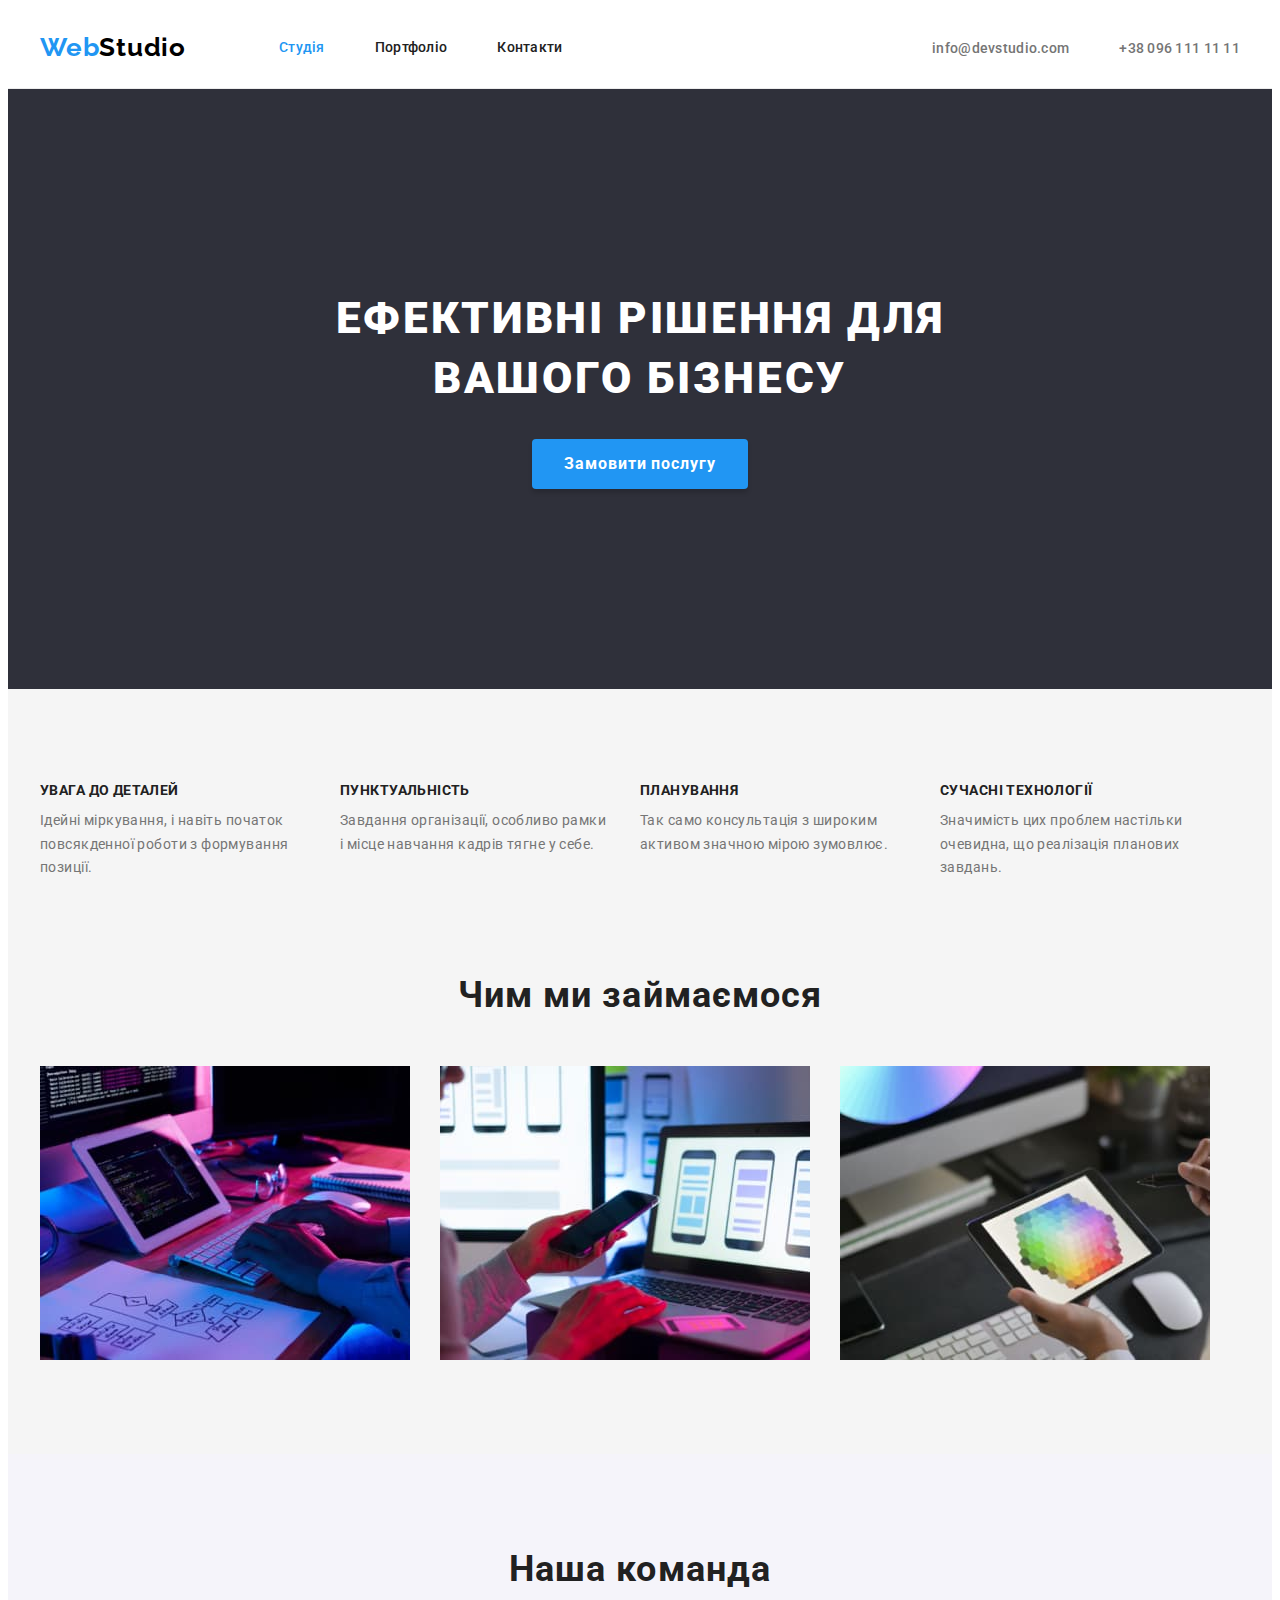
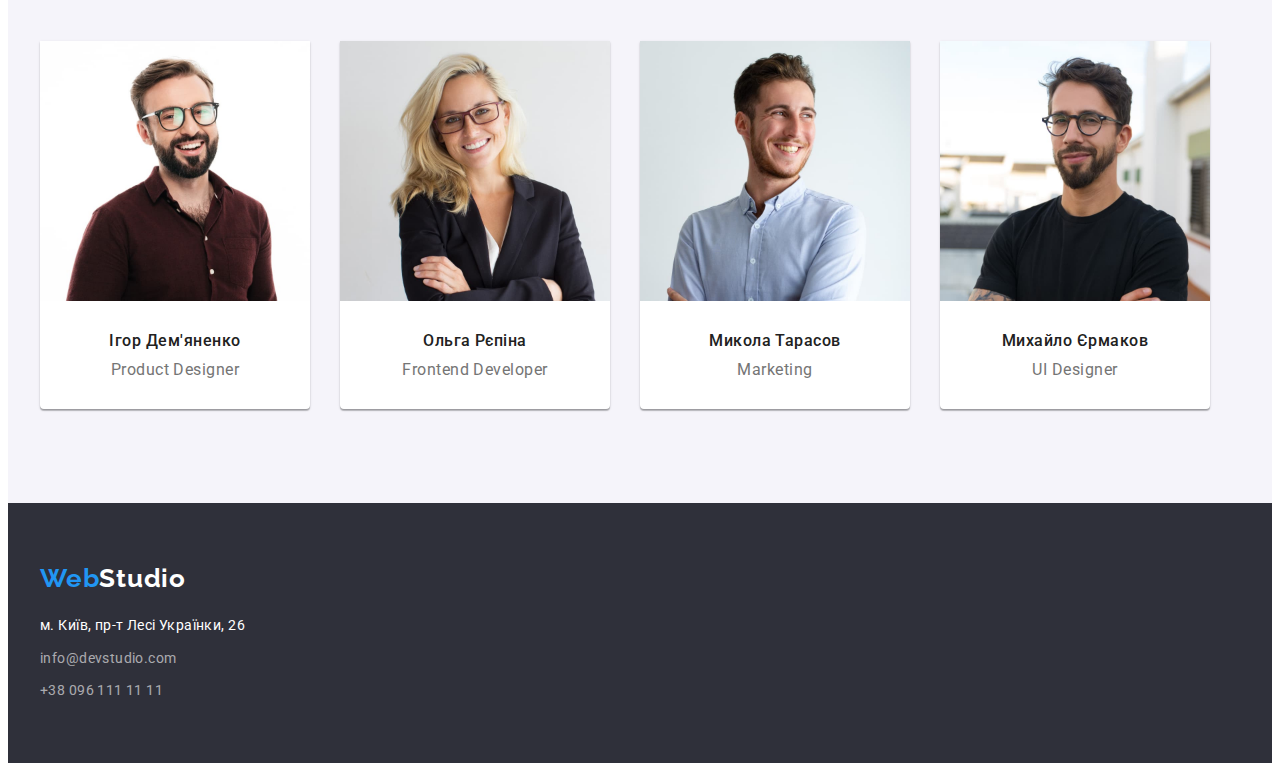
==== index.html @ a1e8a6ac "first commit" ====
<!DOCTYPE html>
<html lang="uk">
  <head>
    <meta charset="UTF-8" />
    <meta http-equiv="X-UA-Compatible" content="IE=edge" />
    <meta name="viewport" content="width=device-width, initial-scale=1.0" />
    <title>WebStudio</title>
    <link rel="preconnect" href="https://fonts.googleapis.com" />
    <link rel="preconnect" href="https://fonts.gstatic.com" crossorigin />
    <link
      href="https://fonts.googleapis.com/css2?family=Raleway:wght@700&family=Roboto:wght@400;500;700;900&display=swap"
      rel="stylesheet"
    />
    <link
      rel="stylesheet"
      href="https://cdnjs.cloudflare.com/ajax/libs/modern-normalize/1.1.0/modern-normalize.min.css"
      integrity="sha512-wpPYUAdjBVSE4KJnH1VR1HeZfpl1ub8YT/NKx4PuQ5NmX2tKuGu6U/JRp5y+Y8XG2tV+wKQpNHVUX03MfMFn9Q=="
      crossorigin="anonymous"
      referrerpolicy="no-referrer"
    />
    <link rel="stylesheet" href="./css/styles.css" />
  </head>
  <body>
    <header class="header">
      <div class="container header-container">
        <nav class="header-nav">
          <a class="header-logo link" href="./index.html"
            ><span class="logo-link">Web</span>Studio</a
          >
          <ul class="header-list list">
            <li class="header-item">
              <a class="header-link link current" href="./index.html">Студія</a>
            </li>
            <li class="header-item">
              <a class="header-link link" href="./portfolio.html">Портфоліо</a>
            </li>
            <li class="header-item"><a class="header-link link" href="#">Контакти</a></li>
          </ul>
        </nav>
        <ul class="header-connect list">
          <li>
            <a class="header-mail link" href="mailto:info@devstudio.com">info@devstudio.com</a>
          </li>
          <li><a class="header-tel link" href="tel:+380961111111">+38 096 111 11 11</a></li>
        </ul>
      </div>
    </header>
    <main>
      <section class="section-hero">
        <div class="container">
          <h1 class="hero-title">
            Ефективні рішення для <br />
            вашого бізнесу
          </h1>
          <button class="hero-button" type="button">Замовити послугу</button>
        </div>
      </section>
      <section class="section-advances">
        <div class="container advances-container">
          <h2 class="advances-title visually-hidden">Наші переваги</h2>
          <ul class="advances-list list">
            <li class="advances-item">
              <h3 class="advances-post-title">Увага до деталей</h3>
              <p class="advances-paragraph">
                Ідейні міркування, і навіть початок повсякденної роботи з формування позиції.
              </p>
            </li>
            <li class="advances-item">
              <h3 class="advances-post-title">Пунктуальність</h3>
              <p class="advances-paragraph">
                Завдання організації, особливо рамки і місце навчання кадрів тягне у себе.
              </p>
            </li>
            <li class="advances-item">
              <h3 class="advances-post-title">Планування</h3>
              <p class="advances-paragraph">
                Так само консультація з широким активом значною мірою зумовлює.
              </p>
            </li>
            <li class="advances-item">
              <h3 class="advances-post-title">Сучасні технології</h3>
              <p class="advances-paragraph">
                Значимість цих проблем настільки очевидна, що реалізація планових завдань.
              </p>
            </li>
          </ul>
        </div>
      </section>
      <section class="section-work">
        <div class="container">
          <h2 class="work-title">Чим ми займаємося</h2>
          <ul class="work-list list">
            <li class="work-link">
              <img src="./images/desktop.jpg" alt="Програміст за робочим столом" width="370" />
            </li>
            <li class="work-link">
              <img
                src="./images/smartphone.jpg"
                alt="Дизайнер розробляє інтерфейс для смартфона"
                width="370"
              />
            </li>
            <li class="work-link">
              <img
                src="./images/tablet.jpg"
                alt="Художник вибирає колір в селекторі на графічному планшеті"
                width="370"
              />
            </li>
          </ul>
        </div>
      </section>
      <section class="section-team">
        <div class="container team-container">
          <h2 class="team-title">Наша команда</h2>
          <ul class="team-list list">
            <li class="team-link">
              <img src="./images/team1.jpg" alt="Ігор Дем'яненко" width="270" />
              <div class="officer">
                <h3 class="team-post-title">Ігор Дем'яненко</h3>
                <p class="team-paragraph">Product Designer</p>
              </div>
            </li>
            <li class="team-link">
              <img src="./images/team2.jpg" alt="Ольга Рєпіна" width="270" />
              <div class="officer">
                <h3 class="team-post-title">Ольга Рєпіна</h3>
                <p class="team-paragraph">Frontend Developer</p>
              </div>
            </li>
            <li class="team-link">
              <img src="./images/team3.jpg" alt="Микола Тарасов" width="270" />
              <div class="officer">
                <h3 class="team-post-title">Микола Тарасов</h3>
                <p class="team-paragraph">Marketing</p>
              </div>
            </li>
            <li class="team-link">
              <img src="./images/team4.jpg" alt="Михайло Єрмаков" width="270" />
              <div class="officer">
                <h3 class="team-post-title">Михайло Єрмаков</h3>
                <p class="team-paragraph">UI Designer</p>
              </div>
            </li>
          </ul>
        </div>
      </section>
    </main>
    <footer class="footer">
      <div class="container">
        <a class="footer-logo link" href="./index.html"><span class="logo-link">Web</span>Studio</a>
        <address class="address">
          <ul class="footer-list list">
            <li class="footer-item">
              <a
                class="footer-map link"
                href="https://goo.gl/maps/CPtrU1FHBa2aNyZL9"
                target="_blank"
                rel="noopener noreferrer nofollow"
                >м. Київ, пр-т Лесі Українки, 26</a
              >
            </li>
            <li class="footer-item">
              <a class="footer-mail link" href="mailto:info@devstudio.com">info@devstudio.com</a>
            </li>
            <li class="footer-item">
              <a class="footer-tel link" href="tel:+380961111111">+38 096 111 11 11</a>
            </li>
          </ul>
        </address>
      </div>
    </footer>
  </body>
</html>
---- css/styles.css ----
:root {
    --brand-color: #212121;
    --accent-color: #2196F3;
    --accent-text-color: #FFFFFF;
    --paragraph-color: #757575;
}

p,
h1,
h2,
h3,
h4,
h5,
h6 {
    margin: 0;
}

ul,
ol {
    margin: 0;
    padding-left: 0;
}

button {
    cursor: pointer;
}

address {
    font-style: normal;
}

img {
    display: block;
    max-width: 100%;
    height: auto;
}

body {
    font-family: roboto, sans-serif;
    color:var(--brand-color);
}

.container {
    width: 1200px;
    padding-left: 15px;
    padding-right: 15px;
    margin: 0 auto;
    /* outline: 2px solid tomato; */
}

.list {
    list-style: none;
}

.link {
    text-decoration: none;
}

section {
    padding-top: 94px;
    padding-bottom: 94px;
}

/* ----------HEADER---------- */

.header {
    background-color: var(--accent-text-color);
    border-bottom: 1px solid #ECECEC
}

.header-nav {
    display: flex;
    align-items: center;
}

.header-container{
    display: flex;
    align-items: center;
}

.header-logo {
    padding-top: 24px;   
    padding-bottom: 25px;   
    font-family: 'Raleway';
    font-weight: 700;
    font-size: 26px;
    line-height: 1.19;
    letter-spacing: 0.03em;
    color: #000000;
}

.logo-link {
    color: var(--accent-color);
}

.header-list {
    display: flex;
    gap: 50px;
    margin-left: 93px;
}

.header-list :hover, .header-list :focus {
    color: var(--accent-color);
}

.header-list .current {
    color: var(--accent-color);
}

.header-list .link{
    display: block;
    padding-top: 32px;
    padding-bottom: 32px;

}

.header-link {
    font-weight: 500;
    font-size: 14px;
    line-height: 1.14;
    letter-spacing: 0.02em;
    color: var(--brand-color);
}

.header-connect :hover, .header-connect :focus {
    color: var(--accent-color);
}

.header-connect {
    display: flex;
    gap: 50px;
    margin-left: auto;
}

.header-mail {
    display: inline-block;
    font-weight: 500;
    font-size: 14px;
    line-height: 1.14;
    letter-spacing: 0.02em;
    color: var(--paragraph-color);
}

.header-tel {
    display: inline-block;
    font-weight: 500;
    font-size: 14px;
    line-height: 1.14;
    letter-spacing: 0.02em;
    color: var(--paragraph-color);
}

/* ----------HEADER---------- */

/* ----------HERO------------ */

.section-hero {
    background: #2F303A;
    color: var(--accent-text-color);
    text-align: center;
    padding: 200px 0px;
}   

.hero-title {
    margin-bottom: 30px;
    font-weight: 900;
    font-size: 44px;
    line-height: 1.36;
    letter-spacing: 0.06em;
    text-transform: uppercase;
}

.hero-button {
    padding: 10px 32px;
    min-width: 216px;
    height: 50px;
    border-radius: 4px;
    font-family: inherit;
    font-style: normal;
    font-weight: 700;
    font-size: 16px;
    line-height: 1.88;
    border: 0px;
    letter-spacing: 0.06em;
    color: var(--accent-text-color);
    background-color: var(--accent-color);
    box-shadow: 0px 4px 4px rgba(0, 0, 0, 0.15);
    
}

/* ----------HERO------------ */

/* ----------ПЕРЕВАГИ------------ */

.visually-hidden {
    position: absolute;
    white-space: nowrap;
    width: 1px;
    height: 1px;
    overflow: hidden;
    border: 0;
    padding: 0;
    clip: rect(0 0 0 0);
    clip-path: inset(50%);
    margin: -1px;
}

.section-advances {
    background: #F5F5F5;
    padding-bottom: 0px;
}

.advances-list{
    display: flex;
    align-items: flex-start;
    gap: 30px;
}

.advances-item {
    width: 270px;
}

.advances-post-title {
    font-weight: 700;
    font-size: 14px;
    line-height: 1.14;
    letter-spacing: 0.03em;
    text-transform: uppercase;
    color: var(--brand-color);
}

.advances-paragraph {
    margin-top: 10px;
    font-size: 14px;
    line-height: 1.71;
    letter-spacing: 0.03em;
    color: var(--paragraph-color);
}

/* ----------ПЕРЕВАГИ------------ */

/* ----------ЩО РОБИМО------------ */

.section-work {
    background: #F5F5F5;
}

.work-title {
    margin-bottom: 50px;
    font-weight: 700;
    font-size: 36px;
    line-height: 1.17;
    text-align: center;
    letter-spacing: 0.03em;
}

.work-list {
    display: flex;
    flex-wrap: wrap;
}

.work-link {
    margin-right: 30px;
    width: 370px;
}

.work-link:nth-child(3n){
    margin-right: 0;
}


/* ----------ЩО РОБИМО------------ */

/* ----------КОМАНДА-------------- */

.section-team {
    background: #F5F4FA

}

.team-list {
    display: flex;
    flex-wrap: wrap;
}

.team-link {
    margin-right: 30px;
    width: 270px;
    background-color: var(--accent-text-color);
    box-shadow: 0px 1px 3px rgba(0, 0, 0, 0.12), 0px 1px 1px rgba(0, 0, 0, 0.14), 0px 2px 1px rgba(0, 0, 0, 0.2);
    border-radius: 0px 0px 4px 4px;
}

.team-link:nth-child(4n){
    margin-right: 0;
}


.team-title {
    margin-bottom: 50px;
    font-weight: 700;
    font-size: 36px;
    line-height: 1.17;
    text-align: center;
    letter-spacing: 0.03em;
}

.officer {
    padding-top: 30px;
    padding-bottom: 30px;
}

.team-post-title {
    margin-bottom: 10px;
    font-weight: 500;
    font-size: 16px;
    line-height: 1.19;
    text-align: center;
    letter-spacing: 0.03em;
}

.team-paragraph {
    font-size: 16px;
    line-height: 1.19;
    text-align: center;
    letter-spacing: 0.03em;
    color: var(--paragraph-color);
}

/* ----------КОМАНДА-------------- */

/* ----------FOOTER-------------- */

.footer {
    background: #2F303A;
    padding-top: 60px;
    padding-bottom: 60px;
}

.footer-list :hover,
.footer-list :focus {
    color: var(--accent-color)
}

.footer-list {
    margin-top: 20px;
    gap: 10px;
}

.footer-item {
    margin-bottom: 9px;
}

.footer-item:last-child{
    margin-bottom: 0px;
}

.footer-logo {
    font-family: 'Raleway';
    font-style: normal;
    font-weight: 700;
    font-size: 26px;
    line-height: 1.19;
    letter-spacing: 0.03em;
    color: var(--accent-text-color);
}

.footer-map {
    font-size: 14px;
    line-height: 1.71;
    letter-spacing: 0.03em;
    color: var(--accent-text-color);
}

.footer-mail {
    font-size: 14px;
    line-height: 1.71;
    letter-spacing: 0.03em;
    color: rgba(255, 255, 255, 0.6);
}

.footer-tel {
    font-size: 14px;
    line-height: 1.71;
    letter-spacing: 0.03em;
    color: rgba(255, 255, 255, 0.6);
}

/* ----------FOOTER-------------- */

/* ----------ФІЛЬТРИ-------------- */

.button-item :hover,
.button-item :focus {
    color: var(--accent-text-color);
    background: var(--accent-color);
}

.button-list{
    display: flex;
    gap: 8px;
    margin-bottom: 50px;
    justify-content: center;
}

.button-link {
    padding: 6px 22px;
    border: 0px;
    border-radius: 4px;
    font-family: inherit;
    font-weight: 500;
    font-size: 16px;
    line-height: 1.62;
    text-align: center;
    letter-spacing: 0.03em;
    color: var(--brand-color);
    background-color: #F5F4FA;
}

/* ----------ФІЛЬТРИ-------------- */

/* ----------ПРОЄКТИ-------------- */

.section-project{
    background: var(--accent-text-color);
}
.project-list {
    display: flex;
    flex-wrap: wrap;
}

.project-item{
    margin-right: 30px;
    margin-bottom: 30px;
    width: 370px;
    background: #FFFFFF;
}

.project-item:nth-child(3n){
    margin-right: 0;
}

.project-item:nth-last-child(-n+3){
    margin-bottom: 0px;
}

.design{
    border: 1px solid #EEEEEE;
    padding: 20px 24px;
}

.project-link {
    font-weight: 700;
    font-size: 18px;
    line-height: 2;
    letter-spacing: 0.06em;
    color: var(--brand-color);
}

.project-paragraph {
    font-size: 16px;
    line-height: 1.88;
    letter-spacing: 0.03em;
    color: var(--paragraph-color);
}

/* ----------ПРОЄКТИ-------------- */
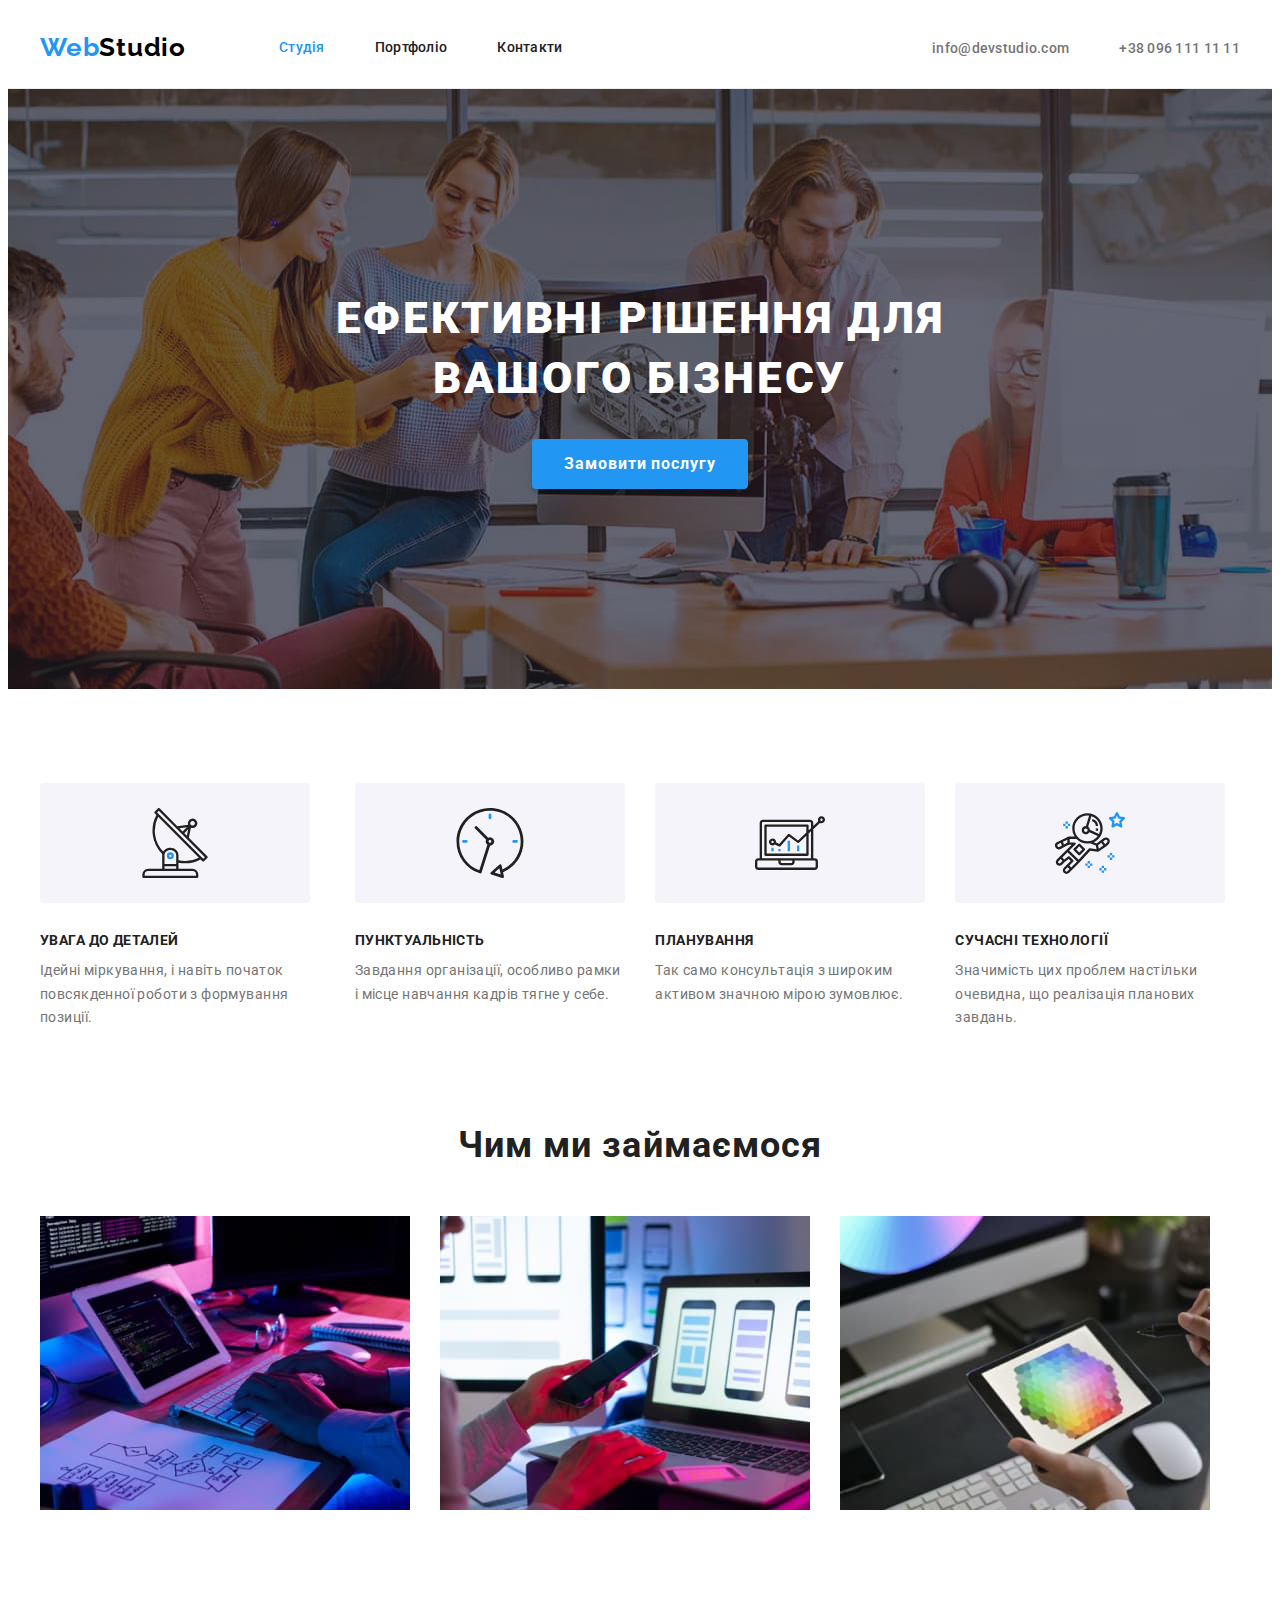
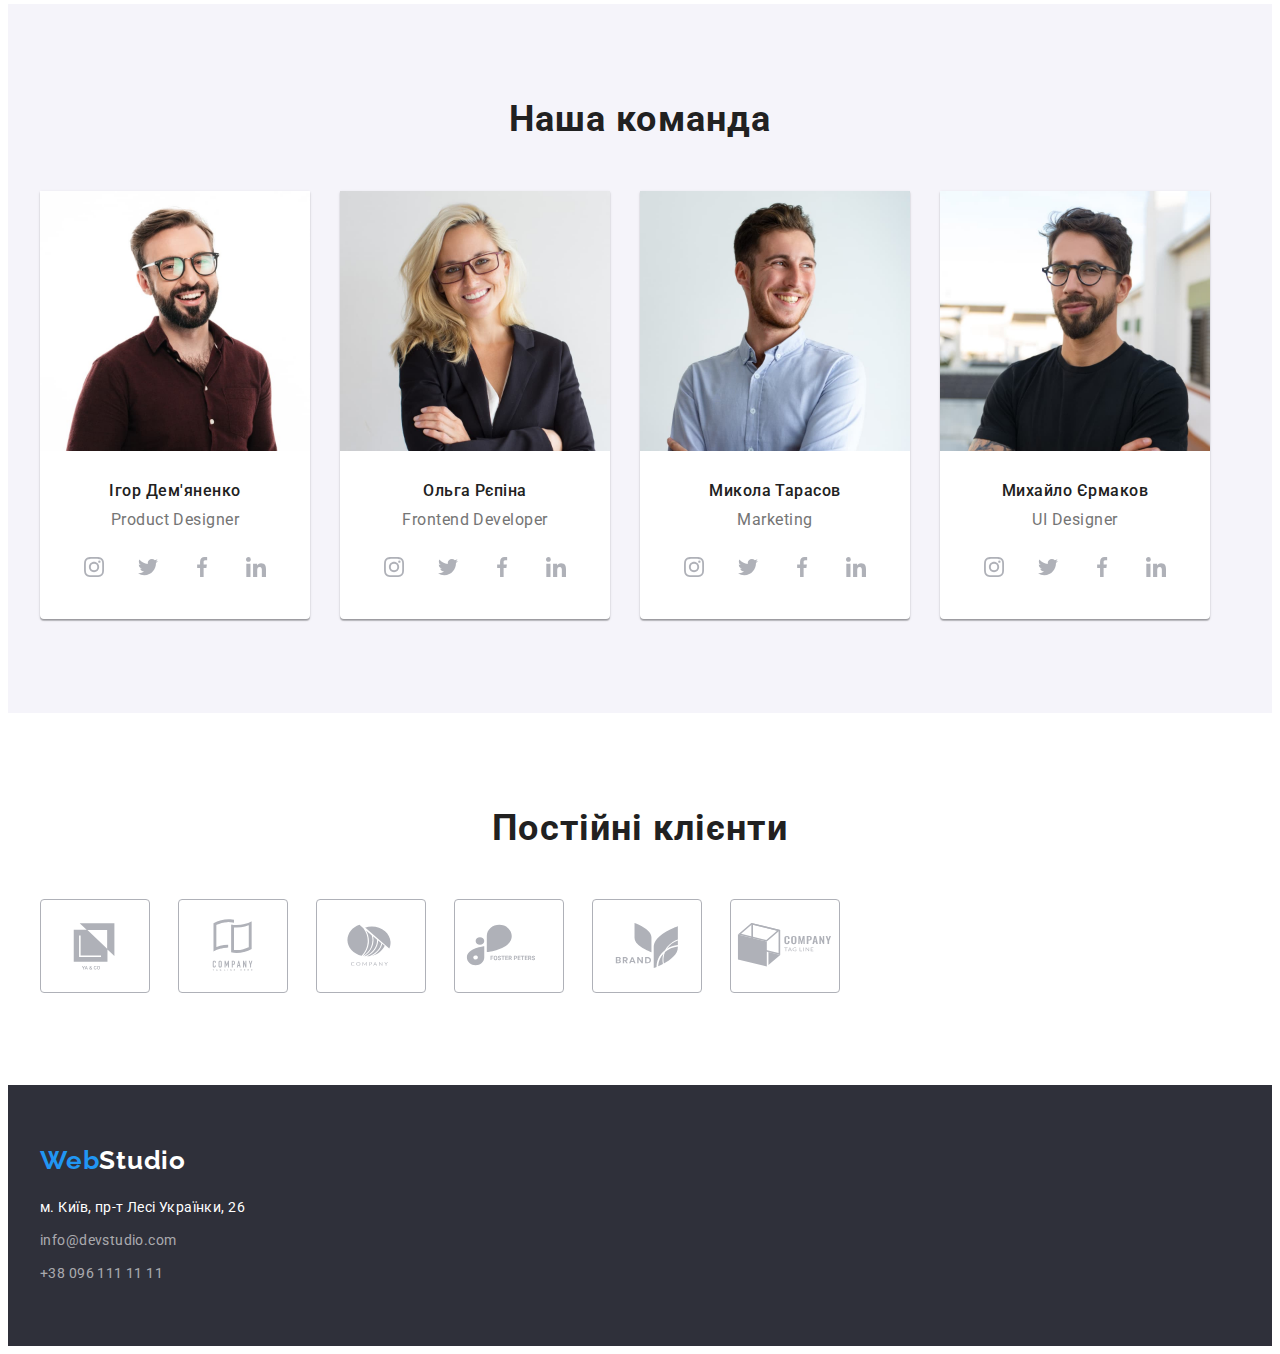
==== commit e7bd0738: "second commit" ====
--- a/index.html
+++ b/index.html
@@ -60,24 +60,44 @@
           <h2 class="advances-title visually-hidden">Наші переваги</h2>
           <ul class="advances-list list">
             <li class="advances-item">
+              <div class="advances-item-icon">
+                <svg class="advances-icon" width="70" height="70">
+                  <use href="./images/icons.svg#icon-antenna"></use>
+                </svg>
+              </div>
               <h3 class="advances-post-title">Увага до деталей</h3>
               <p class="advances-paragraph">
                 Ідейні міркування, і навіть початок повсякденної роботи з формування позиції.
               </p>
             </li>
             <li class="advances-item">
+              <div class="advances-item-icon">
+                <svg class="advances-icon" width="70" height="70">
+                  <use href="./images/icons.svg#icon-clock"></use>
+                </svg>
+              </div>
               <h3 class="advances-post-title">Пунктуальність</h3>
               <p class="advances-paragraph">
                 Завдання організації, особливо рамки і місце навчання кадрів тягне у себе.
               </p>
             </li>
             <li class="advances-item">
+              <div class="advances-item-icon">
+                <svg class="advances-icon" width="70" height="70">
+                  <use href="./images/icons.svg#icon-diagram"></use>
+                </svg>
+              </div>
               <h3 class="advances-post-title">Планування</h3>
               <p class="advances-paragraph">
                 Так само консультація з широким активом значною мірою зумовлює.
               </p>
             </li>
             <li class="advances-item">
+              <div class="advances-item-icon">
+                <svg class="advances-icon" width="70" height="70">
+                  <use href="./images/icons.svg#icon-astronaut"></use>
+                </svg>
+              </div>
               <h3 class="advances-post-title">Сучасні технології</h3>
               <p class="advances-paragraph">
                 Значимість цих проблем настільки очевидна, що реалізація планових завдань.
@@ -119,6 +139,33 @@
               <div class="officer">
                 <h3 class="team-post-title">Ігор Дем'яненко</h3>
                 <p class="team-paragraph">Product Designer</p>
+                <ul class="team-soc-list list">
+                  <li class="team-soc-item">
+                    <a href="" class="team-soc-link link">
+                      <svg class="team-soc-icon" width="20" height="20">
+                        <use href="./images/icons.svg#icon-instagram"></use>
+                      </svg>
+                    </a>
+                  </li>
+                  <li class="team-soc-item">
+                    <a href="" class="team-soc-link link"
+                      ><svg class="team-soc-icon" width="20" height="20">
+                        <use href="./images/icons.svg#icon-twitter"></use></svg
+                    ></a>
+                  </li>
+                  <li class="team-soc-item">
+                    <a href="" class="team-soc-link link"
+                      ><svg class="team-soc-icon" width="20" height="20">
+                        <use href="./images/icons.svg#icon-facebook"></use></svg
+                    ></a>
+                  </li>
+                  <li class="team-soc-item">
+                    <a href="" class="team-soc-link link"
+                      ><svg class="team-soc-icon" width="20" height="20">
+                        <use href="./images/icons.svg#icon-linkedin"></use></svg
+                    ></a>
+                  </li>
+                </ul>
               </div>
             </li>
             <li class="team-link">
@@ -126,6 +173,32 @@
               <div class="officer">
                 <h3 class="team-post-title">Ольга Рєпіна</h3>
                 <p class="team-paragraph">Frontend Developer</p>
+                <ul class="team-soc-list list">
+                  <li class="team-soc-item">
+                    <a href="" class="team-soc-link link"
+                      ><svg class="team-soc-icon" width="20" height="20">
+                        <use href="./images/icons.svg#icon-instagram"></use></svg
+                    ></a>
+                  </li>
+                  <li class="team-soc-item">
+                    <a href="" class="team-soc-link link"
+                      ><svg class="team-soc-icon" width="20" height="20">
+                        <use href="./images/icons.svg#icon-twitter"></use></svg
+                    ></a>
+                  </li>
+                  <li class="team-soc-item">
+                    <a href="" class="team-soc-link link"
+                      ><svg class="team-soc-icon" width="20" height="20">
+                        <use href="./images/icons.svg#icon-facebook"></use></svg
+                    ></a>
+                  </li>
+                  <li class="team-soc-item">
+                    <a href="" class="team-soc-link link"
+                      ><svg class="team-soc-icon" width="20" height="20">
+                        <use href="./images/icons.svg#icon-linkedin"></use></svg
+                    ></a>
+                  </li>
+                </ul>
               </div>
             </li>
             <li class="team-link">
@@ -133,6 +206,32 @@
               <div class="officer">
                 <h3 class="team-post-title">Микола Тарасов</h3>
                 <p class="team-paragraph">Marketing</p>
+                <ul class="team-soc-list list">
+                  <li class="team-soc-item">
+                    <a href="" class="team-soc-link link"
+                      ><svg class="team-soc-icon" width="20" height="20">
+                        <use href="./images/icons.svg#icon-instagram"></use></svg
+                    ></a>
+                  </li>
+                  <li class="team-soc-item">
+                    <a href="" class="team-soc-link link"
+                      ><svg class="team-soc-icon" width="20" height="20">
+                        <use href="./images/icons.svg#icon-twitter"></use></svg
+                    ></a>
+                  </li>
+                  <li class="team-soc-item">
+                    <a href="" class="team-soc-link link"
+                      ><svg class="team-soc-icon" width="20" height="20">
+                        <use href="./images/icons.svg#icon-facebook"></use></svg
+                    ></a>
+                  </li>
+                  <li class="team-soc-item">
+                    <a href="" class="team-soc-link link"
+                      ><svg class="team-soc-icon" width="20" height="20">
+                        <use href="./images/icons.svg#icon-linkedin"></use></svg
+                    ></a>
+                  </li>
+                </ul>
               </div>
             </li>
             <li class="team-link">
@@ -140,7 +239,76 @@
               <div class="officer">
                 <h3 class="team-post-title">Михайло Єрмаков</h3>
                 <p class="team-paragraph">UI Designer</p>
-              </div>
+                <ul class="team-soc-list list">
+                  <li class="team-soc-item">
+                    <a href="" class="team-soc-link link"
+                      ><svg class="team-soc-icon" width="20" height="20">
+                        <use href="./images/icons.svg#icon-instagram"></use></svg
+                    ></a>
+                  </li>
+                  <li class="team-soc-item">
+                    <a href="" class="team-soc-link link"
+                      ><svg class="team-soc-icon" width="20" height="20">
+                        <use href="./images/icons.svg#icon-twitter"></use></svg
+                    ></a>
+                  </li>
+                  <li class="team-soc-item">
+                    <a href="" class="team-soc-link link"
+                      ><svg class="team-soc-icon" width="20" height="20">
+                        <use href="./images/icons.svg#icon-facebook"></use></svg
+                    ></a>
+                  </li>
+                  <li class="team-soc-item">
+                    <a href="" class="team-soc-link link"
+                      ><svg class="team-soc-icon" width="20" height="20">
+                        <use href="./images/icons.svg#icon-linkedin"></use></svg
+                    ></a>
+                  </li>
+                </ul>
+              </div>
+            </li>
+          </ul>
+        </div>
+      </section>
+      <section class="section-clients">
+        <div class="container">
+          <h2 class="clients-title">Постійні клієнти</h2>
+          <ul class="clients-list list">
+            <li class="clients-item">
+              <a href="" class="clients-link link"
+                ><svg class="clients-icon" width="106" height="60">
+                  <use href="./images/icons.svg#icon-client1"></use></svg
+              ></a>
+            </li>
+            <li class="clients-item">
+              <a href="" class="clients-link link"
+                ><svg class="clients-icon" width="106" height="60">
+                  <use href="./images/icons.svg#icon-client2"></use></svg
+              ></a>
+            </li>
+            <li class="clients-item">
+              <a href="" class="clients-link link"
+                ><svg class="clients-icon" width="106" height="60">
+                  <use href="./images/icons.svg#icon-client3"></use></svg
+              ></a>
+            </li>
+            <li class="clients-item">
+              <a href="" class="clients-link link"
+                ><svg class="clients-icon" width="106" height="60">
+                  <use href="./images/icons.svg#icon-client4"></use></svg
+              ></a>
+            </li>
+            <li class="clients-item">
+              <a href="" class="clients-link link"
+                ><svg class="clients-icon" width="106" height="60">
+                  <use href="./images/icons.svg#icon-client5"></use></svg
+              ></a>
+            </li>
+            <li class="clients-item">
+              <a href="" class="clients-link link"
+                ><svg class="clients-icon" width="106" height="60">
+                  <use href="./images/icons.svg#icon-client6"></use></svg
+              ></a>
             </li>
           </ul>
         </div>
--- a/css/styles.css
+++ b/css/styles.css
@@ -151,12 +151,21 @@
     color: var(--paragraph-color);
 }
 
+.header-tel::before {
+    content: "";
+    background-image: url(../images/icons.svg#icon-phone);
+}
+
 /* ----------HEADER---------- */
 
 /* ----------HERO------------ */
 
 .section-hero {
-    background: #2F303A;
+    background-color: #2F303A;
+    background-image:linear-gradient(rgba(47, 48, 58, 0.4),rgba(47, 48, 58, 0.4)), url(../images/hero.jpg);
+    background-repeat: no-repeat;
+    background-position:center;
+    background-size: cover;
     color: var(--accent-text-color);
     text-align: center;
     padding: 200px 0px;
@@ -207,7 +216,7 @@
 }
 
 .section-advances {
-    background: #F5F5F5;
+    background: var(--accent-text-color);
     padding-bottom: 0px;
 }
 
@@ -217,8 +226,14 @@
     gap: 30px;
 }
 
-.advances-item {
+.advances-item-icon {
+    height: 120px;
     width: 270px;
+    background-color: #F5F4FA;
+    border-radius: 4px;
+    display: flex;
+    align-items: center;
+    justify-content: center;
 }
 
 .advances-post-title {
@@ -228,6 +243,7 @@
     letter-spacing: 0.03em;
     text-transform: uppercase;
     color: var(--brand-color);
+    margin-top: 30px;
 }
 
 .advances-paragraph {
@@ -243,7 +259,7 @@
 /* ----------ЩО РОБИМО------------ */
 
 .section-work {
-    background: #F5F5F5;
+    background: var(--accent-text-color);
 }
 
 .work-title {
@@ -326,9 +342,107 @@
     text-align: center;
     letter-spacing: 0.03em;
     color: var(--paragraph-color);
-}
+    margin-bottom: 16px;
+}
+
+.team-soc-list {
+    display: flex;
+    justify-content: center;
+    gap: 10px;
+}
+
+.team-soc-item {
+    width: 44px;
+    height: 44px;
+}
+
+.team-soc-link {
+    width: 100%;
+    height: 100%;
+    color: var(--accent-text-color);
+    border-radius: 50%;
+    display: flex;
+    align-items: center;
+    justify-content: center;
+}
+
+.team-soc-icon {
+    fill: #AFB1B8;
+}
+
+
+
+.team-soc-link:hover,
+.team-soc-link:focus {
+    background-color: var(--accent-color);
+}
+
+.team-soc-link:hover .team-soc-icon {
+    fill: var(--accent-text-color);
+}
+
+.team-soc-link:focus .team-soc-icon {
+    fill: var(--accent-text-color);
+}
+
 
 /* ----------КОМАНДА-------------- */
+
+/* --------ПОСТІЙНІ КЛІЄНТИ-------- */
+
+.section-clients {
+    background-color: var(--accent-text-color);
+}
+
+.clients-title {
+    margin-bottom: 50px;
+    font-weight: 700;
+    font-size: 36px;
+    line-height: 1.17;
+    text-align: center;
+    letter-spacing: 0.03em;
+}
+
+.clients-list {
+    display: flex;
+    gap: 30px;
+}
+
+
+.clients-item {
+    width: calc((100%-150px)/6);
+    height: 92px;
+}
+
+.clients-link {
+    height: 100%;
+    width: 100%;
+    border: 1px solid #AFB1B8;
+    border-radius: 4px;
+    display: flex;
+    align-items: center;
+    justify-content: center;
+}
+
+.clients-icon {
+    fill: #AFB1B8;
+}
+
+.clients-link:hover,
+.clients-link:focus {
+    border-color: var(--accent-color);
+}
+
+.clients-link:hover .clients-icon {
+    fill: var(--accent-color);
+}
+
+.clients-link:focus .clients-icon {
+    fill: var(--accent-color);
+}
+
+
+/* --------ПОСТІЙНІ КЛІЄНТИ-------- */
 
 /* ----------FOOTER-------------- */
 
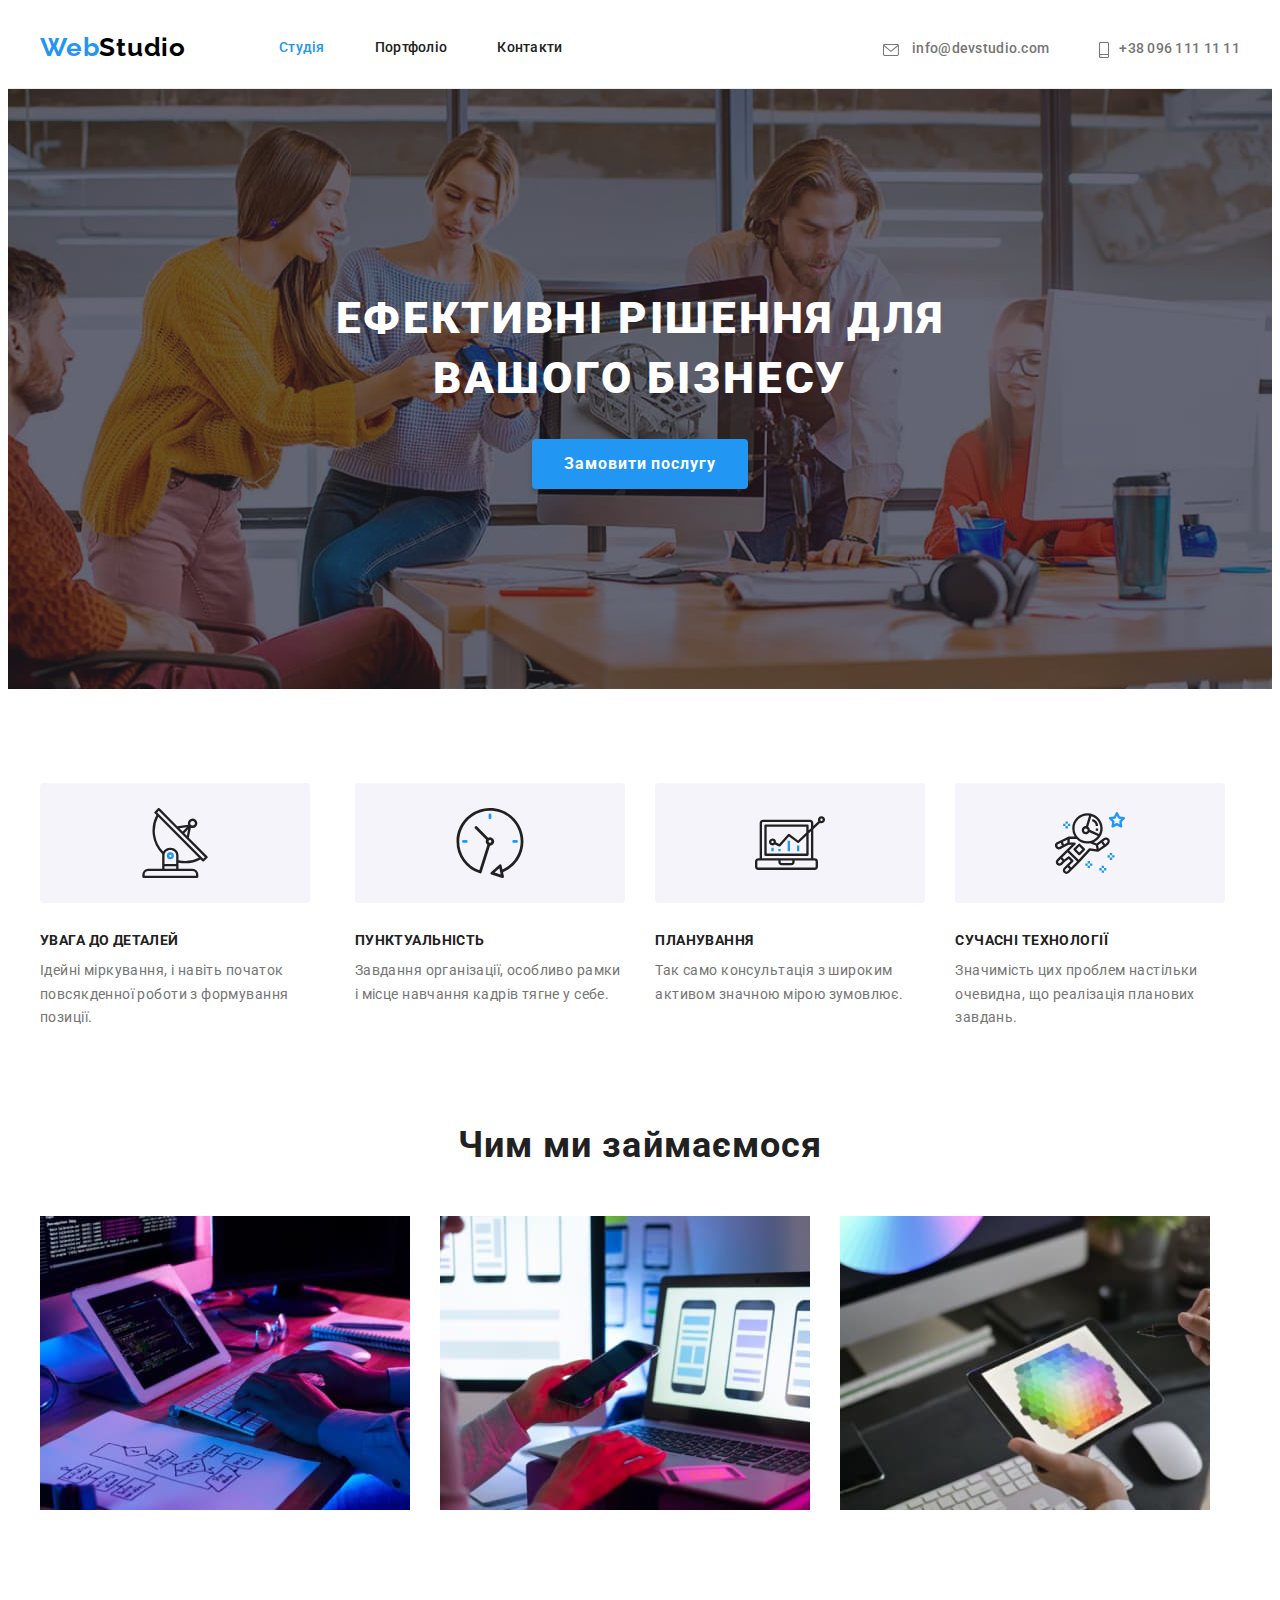
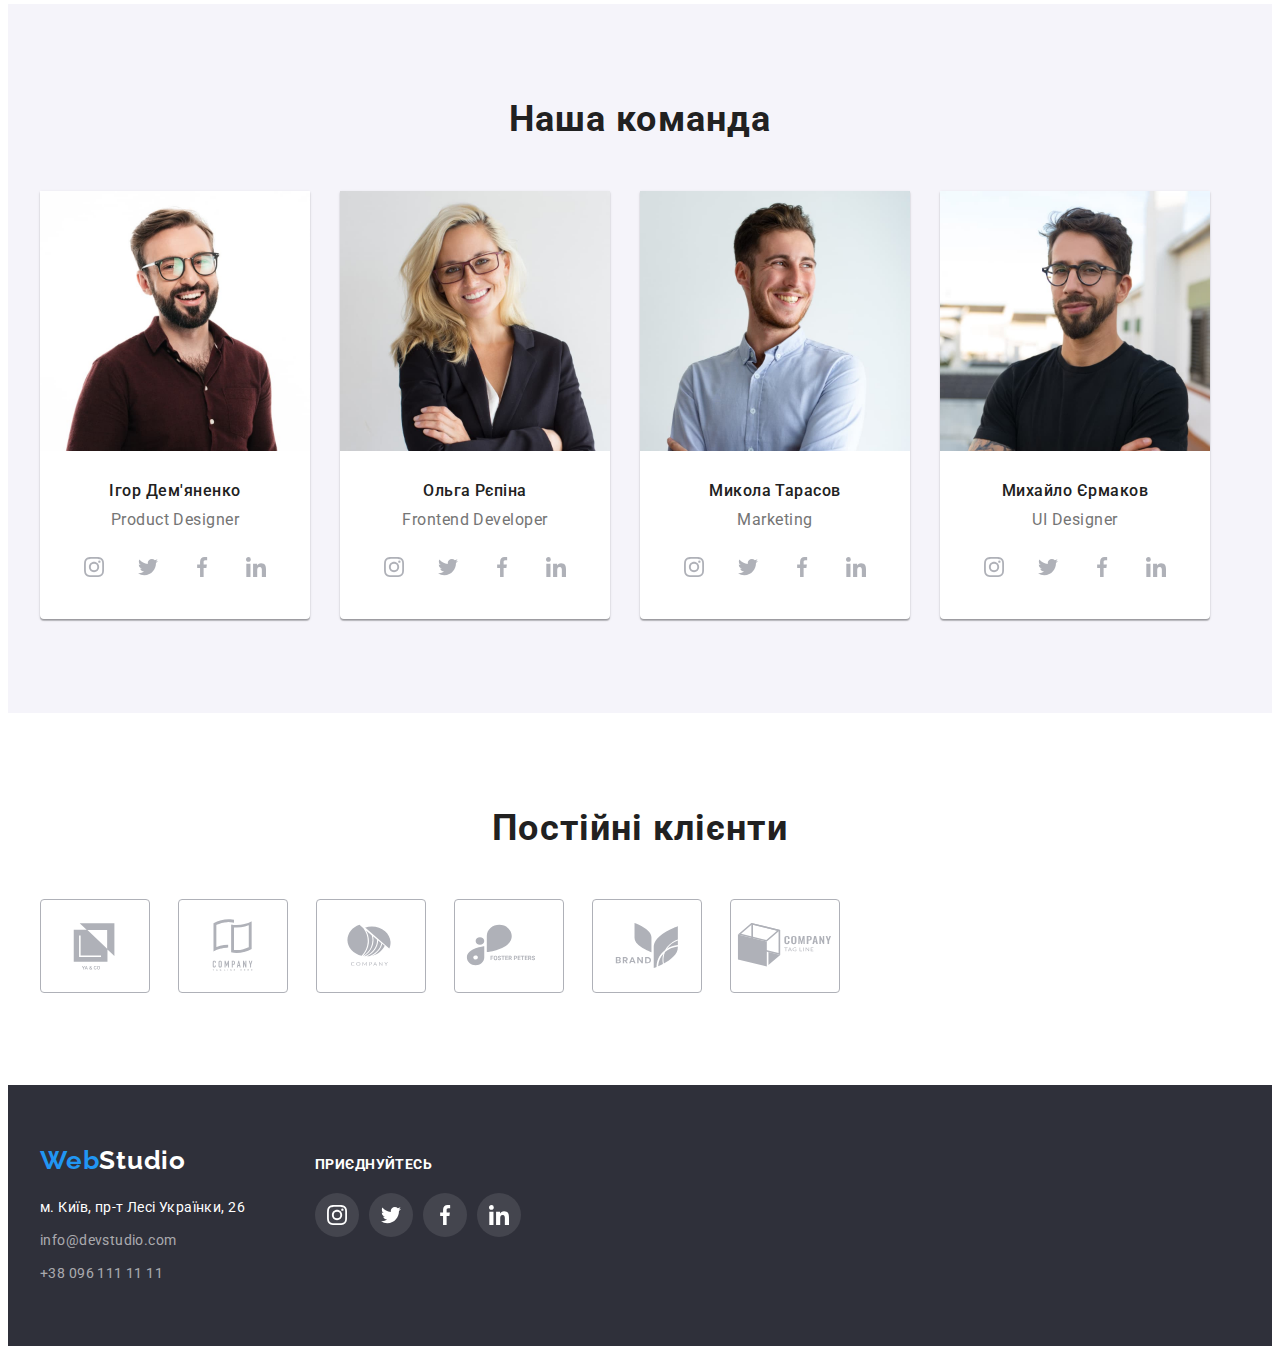
==== commit fa9ce4e3: "third commit" ====
--- a/index.html
+++ b/index.html
@@ -39,9 +39,20 @@
         </nav>
         <ul class="header-connect list">
           <li>
-            <a class="header-mail link" href="mailto:info@devstudio.com">info@devstudio.com</a>
+            <a class="header-mail link" href="mailto:info@devstudio.com">
+              <svg class="header-mail-item" width="16" height="12">
+                <use href="./images/icons.svg#icon-mail"></use>
+              </svg>
+              info@devstudio.com</a
+            >
           </li>
-          <li><a class="header-tel link" href="tel:+380961111111">+38 096 111 11 11</a></li>
+          <li>
+            <a class="header-tel link" href="tel:+380961111111">
+              <svg class="header-phone-item" width="10" height="16">
+                <use href="./images/icons.svg#icon-phone"></use></svg
+              >+38 096 111 11 11</a
+            >
+          </li>
         </ul>
       </div>
     </header>
@@ -315,27 +326,60 @@
       </section>
     </main>
     <footer class="footer">
-      <div class="container">
-        <a class="footer-logo link" href="./index.html"><span class="logo-link">Web</span>Studio</a>
-        <address class="address">
-          <ul class="footer-list list">
-            <li class="footer-item">
-              <a
-                class="footer-map link"
-                href="https://goo.gl/maps/CPtrU1FHBa2aNyZL9"
-                target="_blank"
-                rel="noopener noreferrer nofollow"
-                >м. Київ, пр-т Лесі Українки, 26</a
-              >
-            </li>
-            <li class="footer-item">
-              <a class="footer-mail link" href="mailto:info@devstudio.com">info@devstudio.com</a>
-            </li>
-            <li class="footer-item">
-              <a class="footer-tel link" href="tel:+380961111111">+38 096 111 11 11</a>
-            </li>
-          </ul>
-        </address>
+      <div class="container footer-container">
+        <div class="adress-container">
+          <a class="footer-logo link" href="./index.html"
+            ><span class="logo-link">Web</span>Studio</a
+          >
+          <address class="address">
+            <ul class="footer-list list">
+              <li class="footer-item">
+                <a
+                  class="footer-map link"
+                  href="https://goo.gl/maps/CPtrU1FHBa2aNyZL9"
+                  target="_blank"
+                  rel="noopener noreferrer nofollow"
+                  >м. Київ, пр-т Лесі Українки, 26</a
+                >
+              </li>
+              <li class="footer-item">
+                <a class="footer-mail link" href="mailto:info@devstudio.com">info@devstudio.com</a>
+              </li>
+              <li class="footer-item">
+                <a class="footer-tel link" href="tel:+380961111111">+38 096 111 11 11</a>
+              </li>
+            </ul>
+          </address>
+        </div>
+        <div class="invite-container">
+          <p class="invite-title">Приєднуйтесь</p>
+          <ul class="invite-soc-list list">
+            <li class="invite-soc-item">
+              <a href="" class="invite-soc-link link"
+                ><svg class="invite-soc-icon" width="20" height="20">
+                  <use href="./images/icons.svg#icon-instagram"></use></svg
+              ></a>
+            </li>
+            <li class="invite-soc-item">
+              <a href="" class="invite-soc-link link"
+                ><svg class="invite-soc-icon" width="20" height="20">
+                  <use href="./images/icons.svg#icon-twitter"></use></svg
+              ></a>
+            </li>
+            <li class="invite-soc-item">
+              <a href="" class="invite-soc-link link"
+                ><svg class="invite-soc-icon" width="20" height="20">
+                  <use href="./images/icons.svg#icon-facebook"></use></svg
+              ></a>
+            </li>
+            <li class="invite-soc-item">
+              <a href="" class="invite-soc-link link"
+                ><svg class="invite-soc-icon" width="20" height="20">
+                  <use href="./images/icons.svg#icon-linkedin"></use></svg
+              ></a>
+            </li>
+          </ul>
+        </div>
       </div>
     </footer>
   </body>
--- a/css/styles.css
+++ b/css/styles.css
@@ -140,6 +140,7 @@
     line-height: 1.14;
     letter-spacing: 0.02em;
     color: var(--paragraph-color);
+    
 }
 
 .header-tel {
@@ -149,11 +150,19 @@
     line-height: 1.14;
     letter-spacing: 0.02em;
     color: var(--paragraph-color);
-}
-
-.header-tel::before {
-    content: "";
-    background-image: url(../images/icons.svg#icon-phone);
+    
+}
+
+.header-mail-item {
+    margin-right: 10px;
+    fill: currentColor;
+    vertical-align: middle;
+}
+
+.header-phone-item {
+    margin-right: 10px;
+    fill: currentColor;
+    vertical-align: middle;
 }
 
 /* ----------HEADER---------- */
@@ -166,9 +175,11 @@
     background-repeat: no-repeat;
     background-position:center;
     background-size: cover;
+    max-width: 1600px;
     color: var(--accent-text-color);
     text-align: center;
     padding: 200px 0px;
+    margin: 0 auto;
 }   
 
 .hero-title {
@@ -452,6 +463,11 @@
     padding-bottom: 60px;
 }
 
+.footer-container {
+    display: flex;
+    align-items: baseline;
+}
+
 .footer-list :hover,
 .footer-list :focus {
     color: var(--accent-color)
@@ -500,6 +516,53 @@
     letter-spacing: 0.03em;
     color: rgba(255, 255, 255, 0.6);
 }
+
+.invite-container {
+    margin-left: 70px;
+}
+
+.invite-title{
+    font-weight: 700;
+    font-size: 14px;
+    line-height: 1.14;
+    letter-spacing: 0.03em;
+    text-transform: uppercase;
+    margin-bottom: 20px;
+    color: var(--accent-text-color);
+}
+
+.invite-soc-list {
+    display: flex;
+    justify-content: center;
+    gap: 10px;
+}
+
+.invite-soc-item {
+    width: 44px;
+    height: 44px;
+}
+
+.invite-soc-link {
+    width: 100%;
+    height: 100%;
+    background-color: rgba(255, 255, 255, 0.1);
+    border-radius: 50%;
+    display: flex;
+    align-items: center;
+    justify-content: center;
+}
+
+.invite-soc-icon {
+    fill: var(--accent-text-color);
+}
+
+
+
+.invite-soc-link:hover,
+.invite-soc-link:focus {
+    background-color: var(--accent-color);
+}
+
 
 /* ----------FOOTER-------------- */
 
@@ -509,7 +572,14 @@
 .button-item :focus {
     color: var(--accent-text-color);
     background: var(--accent-color);
-}
+    box-shadow: 0px 2px 2px
+    rgba(0, 0, 0, 0.12),
+    0px 1px 2px
+    rgba(0, 0, 0, 0.08),
+    0px 3px 1px
+    rgba(0, 0, 0, 0.1)
+}
+
 
 .button-list{
     display: flex;
@@ -564,7 +634,7 @@
     padding: 20px 24px;
 }
 
-.project-link {
+.project-title {
     font-weight: 700;
     font-size: 18px;
     line-height: 2;
@@ -579,4 +649,18 @@
     color: var(--paragraph-color);
 }
 
+
+.project-link:hover,
+.project-link:focus {
+display: block;
+box-shadow: 1px 4px 6px
+rgba(0, 0, 0, 0.16),
+0px 4px 4px
+rgba(0, 0, 0, 0.06),
+0px 1px 1px
+rgba(0, 0, 0, 0.12)
+}
+
+
+
 /* ----------ПРОЄКТИ-------------- */